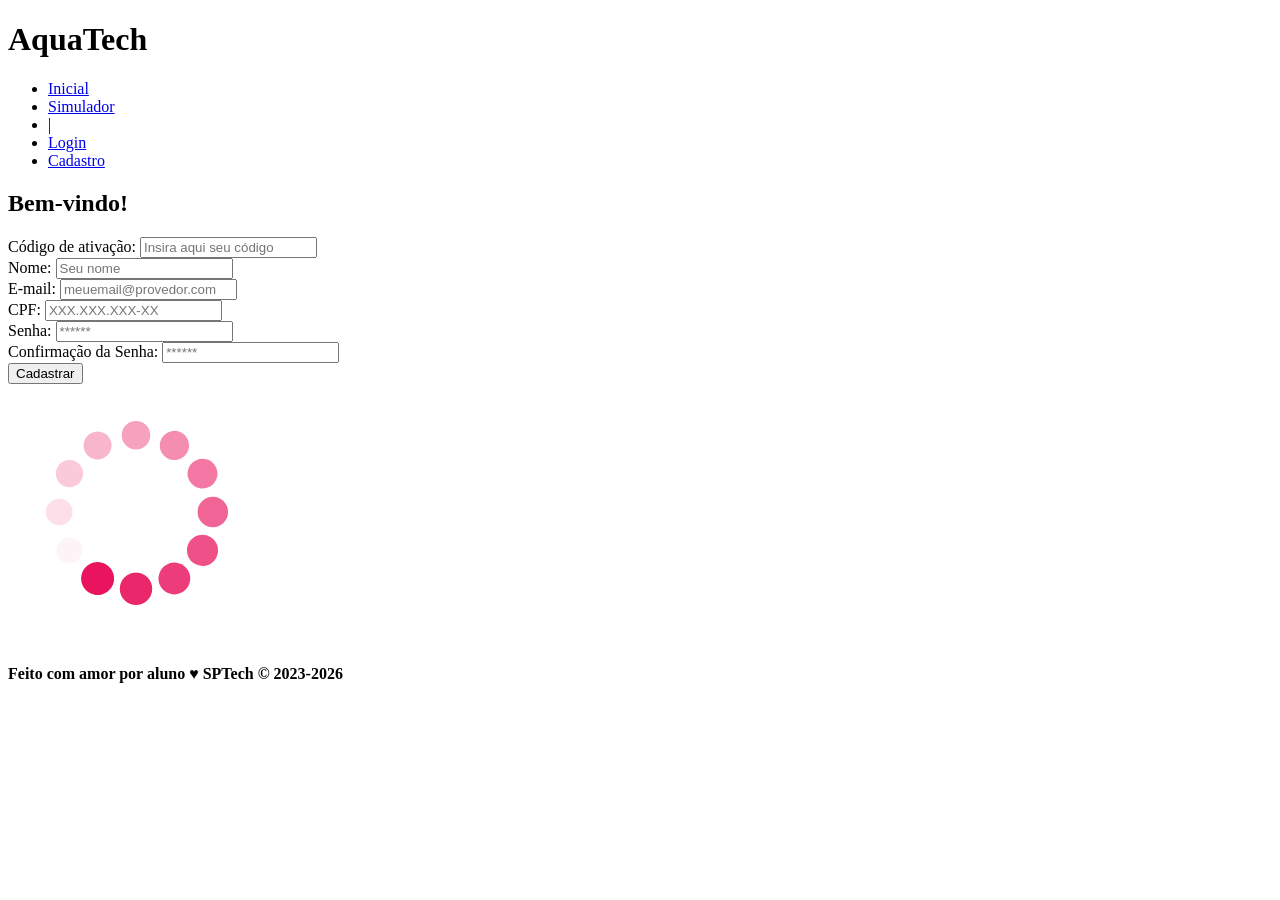
==== public/cadastro.html @ 4291d29d "feat(estrutura): adicionando estrutura do projeto e orientações para o agente de IA" ====
<!DOCTYPE html>
<html lang="pt-br">

<head>
  <meta charset="UTF-8" />
  <meta http-equiv="X-UA-Compatible" content="IE=edge" />
  <meta name="viewport" content="width=device-width, initial-scale=1.0" />

  <title>AquaTech | Cadastro</title>

  <script src="./js/sessao.js"></script>

  <link rel="stylesheet" href="./css/estilo.css" />
  <link rel="icon" href="./assets/icon/favicon2.ico" />
  <link rel="preconnect" href="https://fonts.gstatic.com" />
</head>

<body onload="listar()">
  <!--header inicio-->
  <div class="header">
    <div class="container">
      <h1 class="titulo">AquaTech</h1>
      <ul class="navbar">
        <li>
          <a href="index.html">Inicial</a>
        </li>
        <li>
          <a href="simulador.html">Simulador</a>
        </li>
        <li>|</li>
        <li>
          <a href="login.html">Login</a>
        </li>
        <li class="agora">
          <a href="#">Cadastro</a>
        </li>
      </ul>
    </div>
  </div>
  <!--header fim-->

  <div class="login">
    <div class="alerta_erro">
      <div class="card_erro" id="cardErro">
        <span id="mensagem_erro"></span>
      </div>
    </div>
    <div class="container">
      <div class="card card-cadastro">
        <h2>Bem-vindo!</h2>
        <div class="formulario">
          <!--
                         Para inserir mais um campo, copie uma das inputs abaixo.
                         Assim que inserir vá para o script abaixo.
                     -->
          <div class="campo">
            <span>Código de ativação:</span>
            <input id="codigo_input" type="text" placeholder="Insira aqui seu código" />
          </div>
          <div class="campo">
            <span>Nome:</span>
            <input id="nome_input" type="text" placeholder="Seu nome" />
          </div>
          <div class="campo">
            <span>E-mail:</span>
            <input id="email_input" type="text" placeholder="meuemail@provedor.com" />
          </div>
          <div class="campo">
            <span>CPF:</span>
            <input id="cpf_input" type="text" placeholder="XXX.XXX.XXX-XX" />
          </div>
          <div class="campo">
            <span>Senha:</span>
            <input id="senha_input" type="password" placeholder="******" />
          </div>
          <div class="campo">
            <span>Confirmação da Senha:</span>
            <input id="confirmacao_senha_input" type="password" placeholder="******" />
          </div>
          <button class="botao" onclick="cadastrar()">Cadastrar</button>
        </div>
        <div id="div_aguardar" class="loading-div">
          <img src="./assets/circle-loading.gif" id="loading-gif" />
        </div>

        <div id="div_erros_login"></div>
      </div>
    </div>
  </div>

  <!--footer inicio-->
  <div class="footer">
    <div class="container">
      <h4>Feito com amor por aluno &hearts; SPTech &copy; 2023-2026</h4>
    </div>
  </div>
  <!--footer fim-->
</body>

</html>

<script>

  // Array para armazenar empresas cadastradas para validação de código de ativação 
  let listaEmpresasCadastradas = [];

  function cadastrar() {
    // aguardar();

    //Recupere o valor da nova input pelo nome do id
    // Agora vá para o método fetch logo abaixo
    var nomeVar = nome_input.value;
    var emailVar = email_input.value;
    var cpfVar = cpf_input.value;
    var senhaVar = senha_input.value;
    var confirmacaoSenhaVar = confirmacao_senha_input.value;
    var codigoVar = codigo_input.value;
    var idEmpresaVincular

    // Verificando se há algum campo em branco
    if (
      nomeVar == "" ||
      emailVar == "" ||
      senhaVar == "" ||
      cpfVar == '' ||
      confirmacaoSenhaVar == "" ||
      codigoVar == ""
    ) {
      cardErro.style.display = "block";
      mensagem_erro.innerHTML =
        "(Mensagem de erro para todos os campos em branco)";

      finalizarAguardar();
      return false;
    } else {
      setInterval(sumirMensagem, 5000);
    }

    if (nomeVar.length < 1) {
      cardErro.style.display = 'block';
      mensagem_erro.innerHTML =
        'Nome precisa ser maior que 1 caracter'
      finalizarAguardar();
      return false;
    } else {
      setInterval(sumirMensagem, 5000);
    }

    if (!emailVar.includes('@') || !emailVar.includes('.')) {
      cardErro.style.display = 'block';
      mensagem_erro.innerHTML =
        'Email deve incluir @ e .'
      finalizarAguardar();
      return false;
    } else {
      setInterval(sumirMensagem, 5000);
    }

    if (senhaVar.length < 7) {
      cardErro.style.display = 'block';
      mensagem_erro.innerHTML =
        'Senha precisa ser maior que 6 caracteres'
    }
    if (confirmacaoSenhaVar != senhaVar) {
      cardErro.style.display = 'block';
      mensagem_erro.innerHTML =
        'A senhas não coincidem'
      finalizarAguardar();
      return false;
    } else {
      setInterval(sumirMensagem, 5000);
    }

    if (cpfVar.length != 11) {
      cardErro.style.display = 'block';
      mensagem_erro.innerHTML =
        'CPF precisa ter 11 caracters'
      finalizarAguardar();
      return false;
    } else {
      setInterval(sumirMensagem, 5000);
    }

    // Verificando se o código de ativação é de alguma empresa cadastrada
    for (let i = 0; i < listaEmpresasCadastradas.length; i++) {
      if (listaEmpresasCadastradas[i].codigo_ativacao == codigoVar) {
        idEmpresaVincular = listaEmpresasCadastradas[i].id
        console.log("Código de ativação válido.");
        break;
      } else {
        cardErro.style.display = "block";
        mensagem_erro.innerHTML = "(Mensagem de erro para código inválido)";
        finalizarAguardar();
      }
    }

    // Enviando o valor da nova input
    fetch("/usuarios/cadastrar", {
      method: "POST",
      headers: {
        "Content-Type": "application/json",
      },
      body: JSON.stringify({
        // crie um atributo que recebe o valor recuperado aqui
        // Agora vá para o arquivo routes/usuario.js
        nomeServer: nomeVar,
        emailServer: emailVar,
        senhaServer: senhaVar,
        cpfServer: cpfVar,
        idEmpresaVincularServer: idEmpresaVincular
      }),
    })
      .then(function (resposta) {
        console.log("resposta: ", resposta);

        if (resposta.ok) {
          cardErro.style.display = "block";

          mensagem_erro.innerHTML =
            "Cadastro realizado com sucesso! Redirecionando para tela de Login...";

          setTimeout(() => {
            window.location = "login.html";
          }, "2000");

          limparFormulario();
          finalizarAguardar();
        } else {
          throw "Houve um erro ao tentar realizar o cadastro!";
        }
      })
      .catch(function (resposta) {
        console.log(`#ERRO: ${resposta}`);
        finalizarAguardar();
      });

    return false;
  }

  // Listando empresas cadastradas 
  function listar() {
    fetch("/empresas/listar", {
      method: "GET",
    })
      .then(function (resposta) {
        resposta.json().then((empresas) => {
          empresas.forEach((empresa) => {
            listaEmpresasCadastradas.push(empresa);

            console.log("listaEmpresasCadastradas")
            console.log(listaEmpresasCadastradas[0].codigo_ativacao)
          });
        });
      })
      .catch(function (resposta) {
        console.log(`#ERRO: ${resposta}`);
      });
  }

  function sumirMensagem() {
    cardErro.style.display = "none";
  }
</script>
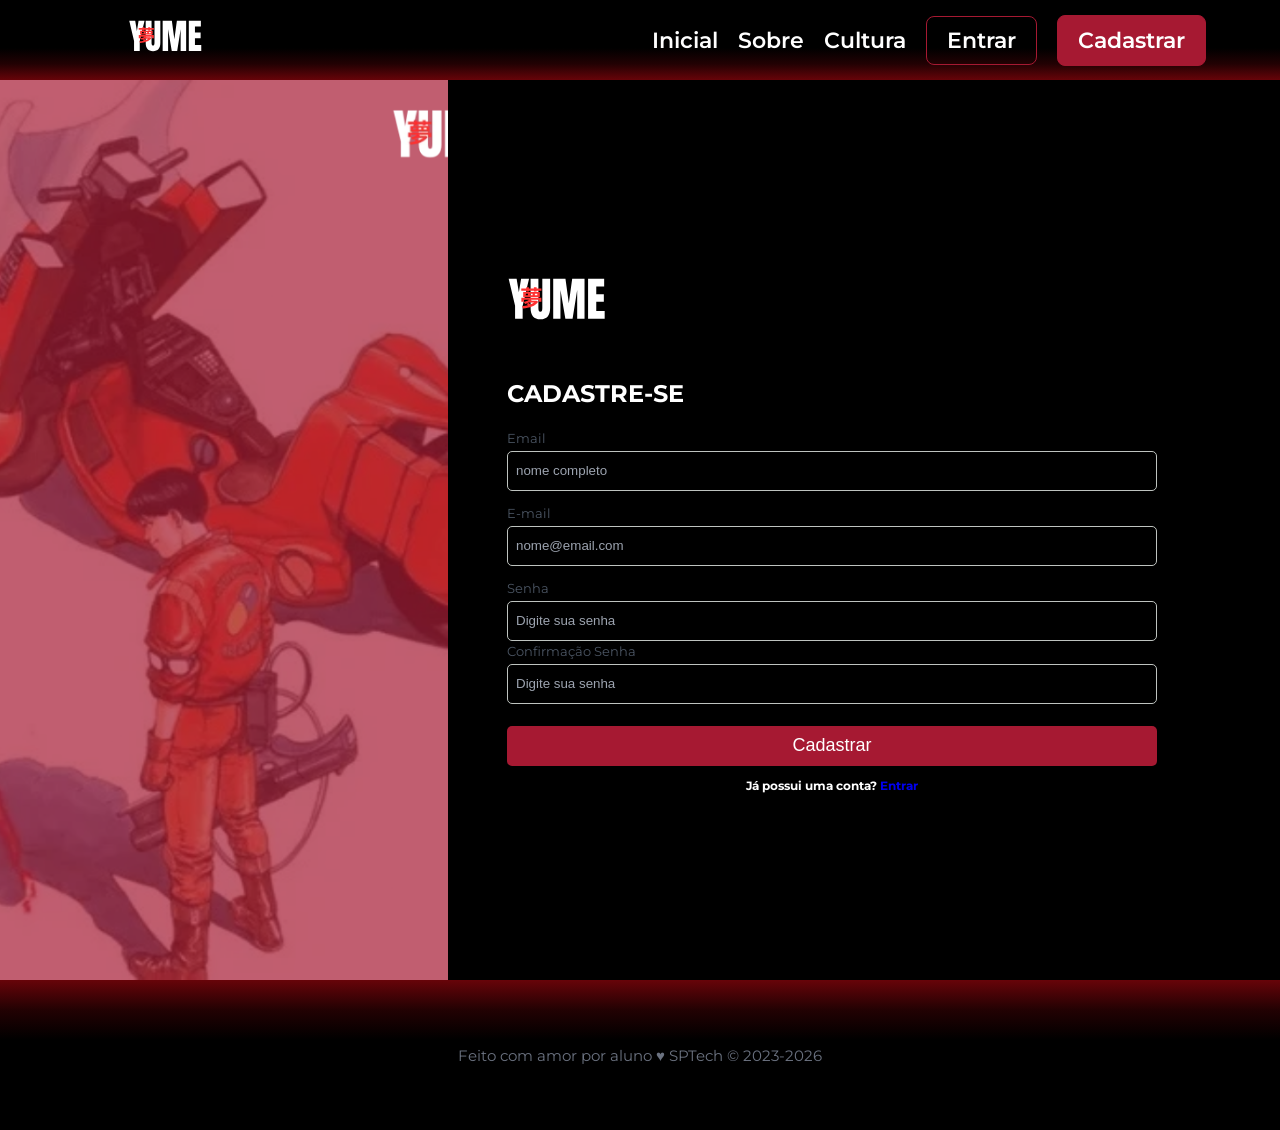
==== commit f0a6d3e4: "feat(novas paginas): adicionando pagina sobre, login e cadastro" ====
--- a/public/cadastro.html
+++ b/public/cadastro.html
@@ -6,12 +6,12 @@
   <meta http-equiv="X-UA-Compatible" content="IE=edge" />
   <meta name="viewport" content="width=device-width, initial-scale=1.0" />
 
-  <title>AquaTech | Cadastro</title>
+  <title>YUME | Cadastro</title>
 
   <script src="./js/sessao.js"></script>
 
-  <link rel="stylesheet" href="./css/estilo.css" />
-  <link rel="icon" href="./assets/icon/favicon2.ico" />
+  <link rel="stylesheet" href="./css/cadastro.css" />
+  <link rel="icon" href="./assets/imgs/logo.svg">
   <link rel="preconnect" href="https://fonts.gstatic.com" />
 </head>
 
@@ -19,71 +19,56 @@
   <!--header inicio-->
   <div class="header">
     <div class="container">
-      <h1 class="titulo">AquaTech</h1>
+      <img src="assets/imgs/logo.svg" width="75px">
       <ul class="navbar">
-        <li>
+        <li class="agora">
           <a href="index.html">Inicial</a>
         </li>
         <li>
-          <a href="simulador.html">Simulador</a>
-        </li>
-        <li>|</li>
-        <li>
-          <a href="login.html">Login</a>
-        </li>
-        <li class="agora">
-          <a href="#">Cadastro</a>
+          <a href="sobre.html">Sobre</a>
+        </li>
+        <li>
+          <a href="cultura.html">Cultura</a>
+        </li>
+        <li>
+          <a class="btn-entrar" href="login.html">Entrar</a>
+        </li>
+        <li>
+          <a class="btn-cadastrar" href="cadastro.html">Cadastrar</a>
         </li>
       </ul>
     </div>
   </div>
   <!--header fim-->
 
-  <div class="login">
-    <div class="alerta_erro">
-      <div class="card_erro" id="cardErro">
-        <span id="mensagem_erro"></span>
-      </div>
-    </div>
-    <div class="container">
-      <div class="card card-cadastro">
-        <h2>Bem-vindo!</h2>
-        <div class="formulario">
-          <!--
-                         Para inserir mais um campo, copie uma das inputs abaixo.
-                         Assim que inserir vá para o script abaixo.
-                     -->
-          <div class="campo">
-            <span>Código de ativação:</span>
-            <input id="codigo_input" type="text" placeholder="Insira aqui seu código" />
-          </div>
-          <div class="campo">
-            <span>Nome:</span>
-            <input id="nome_input" type="text" placeholder="Seu nome" />
-          </div>
-          <div class="campo">
-            <span>E-mail:</span>
-            <input id="email_input" type="text" placeholder="meuemail@provedor.com" />
-          </div>
-          <div class="campo">
-            <span>CPF:</span>
-            <input id="cpf_input" type="text" placeholder="XXX.XXX.XXX-XX" />
-          </div>
-          <div class="campo">
-            <span>Senha:</span>
-            <input id="senha_input" type="password" placeholder="******" />
-          </div>
-          <div class="campo">
-            <span>Confirmação da Senha:</span>
-            <input id="confirmacao_senha_input" type="password" placeholder="******" />
-          </div>
-          <button class="botao" onclick="cadastrar()">Cadastrar</button>
+  <div class="container-login">
+    <div class="div-foto"></div>
+    <div class="div-formulario">
+      <div class="div-campos">
+        <div class="div-titulo">
+          <img src="assets/imgs/logo.svg" width="100px" height="100px" alt="">
+          <h2>CADASTRE-SE</h2>
         </div>
-        <div id="div_aguardar" class="loading-div">
-          <img src="./assets/circle-loading.gif" id="loading-gif" />
-        </div>
-
-        <div id="div_erros_login"></div>
+
+        <label for="ipt_email" class="label-inputs">Email</label><br>
+        <input type="text" id="ipt_email" placeholder="nome completo" class="ipt-info"><br>
+
+        <label for="ipt_email" class="label-inputs">E-mail</label><br>
+        <input type="text" id="ipt_email" placeholder="nome@email.com" class="ipt-info"><br>
+
+        <label for="ipt_senha" class="label-inputs">Senha</label><br>
+        <input type="password" id="ipt_senha" onkeyup="mostrarSenha()" placeholder="Digite sua senha" required
+          class="ipt-info"><br>
+
+        <label for="ipt_senha" class="label-inputs">Confirmação Senha</label><br>
+        <input type="password" id="ipt_senha" onkeyup="mostrarSenha()" placeholder="Digite sua senha" required
+          class="ipt-info"><br>
+        <div id="div_senha"></div>
+
+
+        <button onclick="cadastrar()">Cadastrar</button>
+        <tr></tr>
+        <p class="p-entrar">Já possui uma conta? <a href="login.html">Entrar</a><br>
       </div>
     </div>
   </div>
--- a/public/css/cadastro.css
+++ b/public/css/cadastro.css
@@ -0,0 +1,227 @@
+@import url('https://fonts.googleapis.com/css2?family=Montserrat:ital,wght@0,100..900;1,100..900&display=swap');
+
+body {
+  margin: 0;
+  padding: 0;
+  font-family: "Montserrat", sans-serif;
+  background-color: black;
+  color: white;
+}
+
+:root {
+  --tamanho-header: 80px;
+  --tamanho-banner: calc(100vh - var(--tamanho-header) - var(--tamanho-footer) - 2px);
+  --tamanho-simulador: calc(100vh - var(--tamanho-header) - var(--tamanho-footer) - 2px);
+  --tamanho-login: calc(100vh - var(--tamanho-header) - var(--tamanho-footer) - 2px);
+  --tamanho-footer: 65px;
+}
+
+.container {
+  display: flex;
+  width: 80%;
+  margin: auto;
+}
+
+.header {
+  height: var(--tamanho-header);
+  position: relative;
+  background: linear-gradient(to bottom,
+      transparent 60%,
+      rgba(229, 9, 20, 0.15) 80%,
+      rgba(229, 9, 20, 0.45) 100%);
+}
+
+.header .container {
+  justify-content: space-between;
+  align-items: center;
+  height: 100%;
+}
+
+.header a {
+  text-decoration: none;
+  color: white;
+  font-weight: 600;
+  transition: 0.3s;
+}
+
+.header .btn-entrar {
+  display: inline-block;
+  padding: 10px 20px;
+  border: 1px solid #A61932;
+  border-radius: 8px;
+  background-color: transparent;
+  transition: 0.3s;
+}
+
+.header .btn-entrar:hover {
+  background-color: rgba(112, 32, 68, 0.2);
+  border-color: #A61932;
+}
+
+.header a:hover {
+  color: #A61932;
+}
+
+.header .btn-cadastrar {
+  display: inline-block;
+  padding: 11px 20px;
+  border: 1px solid #A61932;
+  border-radius: 8px;
+  background-color: #A61932;
+  transition: 0.3s;
+}
+
+.header .btn-cadastrar:hover {
+  background-color: #A61932;
+  border-color: #A61932;
+  color: white;
+}
+
+.agora {
+  font-weight: 800;
+}
+
+.navbar {
+  width: 500px;
+  font-size: 22px;
+  display: flex;
+  align-items: center;
+  justify-content: space-between;
+  list-style: none;
+  color: white;
+  gap: 20px;
+}
+h4 {
+    color: #6b7280;
+    font-weight: normal;
+    margin: 0;
+}
+
+p {
+    font-size: 14px;
+    font-weight: bold;
+}
+
+
+
+.div-titulo {
+  margin-bottom: 10px;
+}
+.div-formulario {
+    width: 60%;
+    display: flex;
+    justify-content: center;
+    align-items: center;
+}
+
+.div-campos {
+    margin: 0;
+}
+
+.ipt-info {
+    width: 650px;
+    height: 40px;
+    margin-top: 4px;
+    margin-bottom: 12px;
+    padding: 8px;
+    box-sizing: border-box;
+    border: solid 1px #BEC3BF;
+    border-radius: 5px;
+}
+
+.ipt-info::placeholder {
+    color: #9ca3af;
+}
+
+
+#ipt_senha {
+    margin-bottom: 0;
+}
+
+.label-inputs {
+    color: #4b5563;
+    font-size: small;
+}
+
+small {
+    color: #6b7280;
+    font-size: x-small;
+}
+
+#div_senha {
+    font-size: 12px;
+    margin-bottom: 12px;
+    margin-top: 4px;
+}
+
+#div_camposNull {
+    font-size: 12px;
+}
+
+button {
+    background-color: #A61932;
+    color: white;
+    font-size: 18px;
+    border: none;
+    border-radius: 5px;
+    width: 650px;
+    height: 40px;
+    margin-top: 10px;
+    cursor: pointer;
+}
+
+.p-entrar {
+    text-align: center;
+    font-size: 12px;
+}
+
+a {
+    text-decoration: none;
+    font-weight: bold;
+}
+
+input {
+  background-color: black;
+}
+
+#esqueceu_senha {
+    font-size: 12px;
+}
+
+.container-login {
+    display: flex;
+    width: 100%;
+    min-height: 100vh;
+}
+
+.div-foto {
+    width: 35%;
+    min-height: 100vh;
+    background-image: url('../assets/imgs/login.png');
+    background-size: cover;
+    background-position: center;
+    background-repeat: no-repeat;
+}
+.footer {
+  height: 150px;
+  color: #fff;
+  display: flex;
+  font-size: 15px;
+
+  background: linear-gradient(to bottom,
+      rgba(229, 9, 20, 0.45) 0%,
+      rgba(229, 9, 20, 0.15) 20%,
+      transparent 40%);
+}
+
+.footer .container {
+  display: flex;
+  align-items: center;
+  gap: 30px;
+  justify-content: center;
+  text-align: center;
+}
+
+.footer .container .version {
+  font-size: 12px;
+}
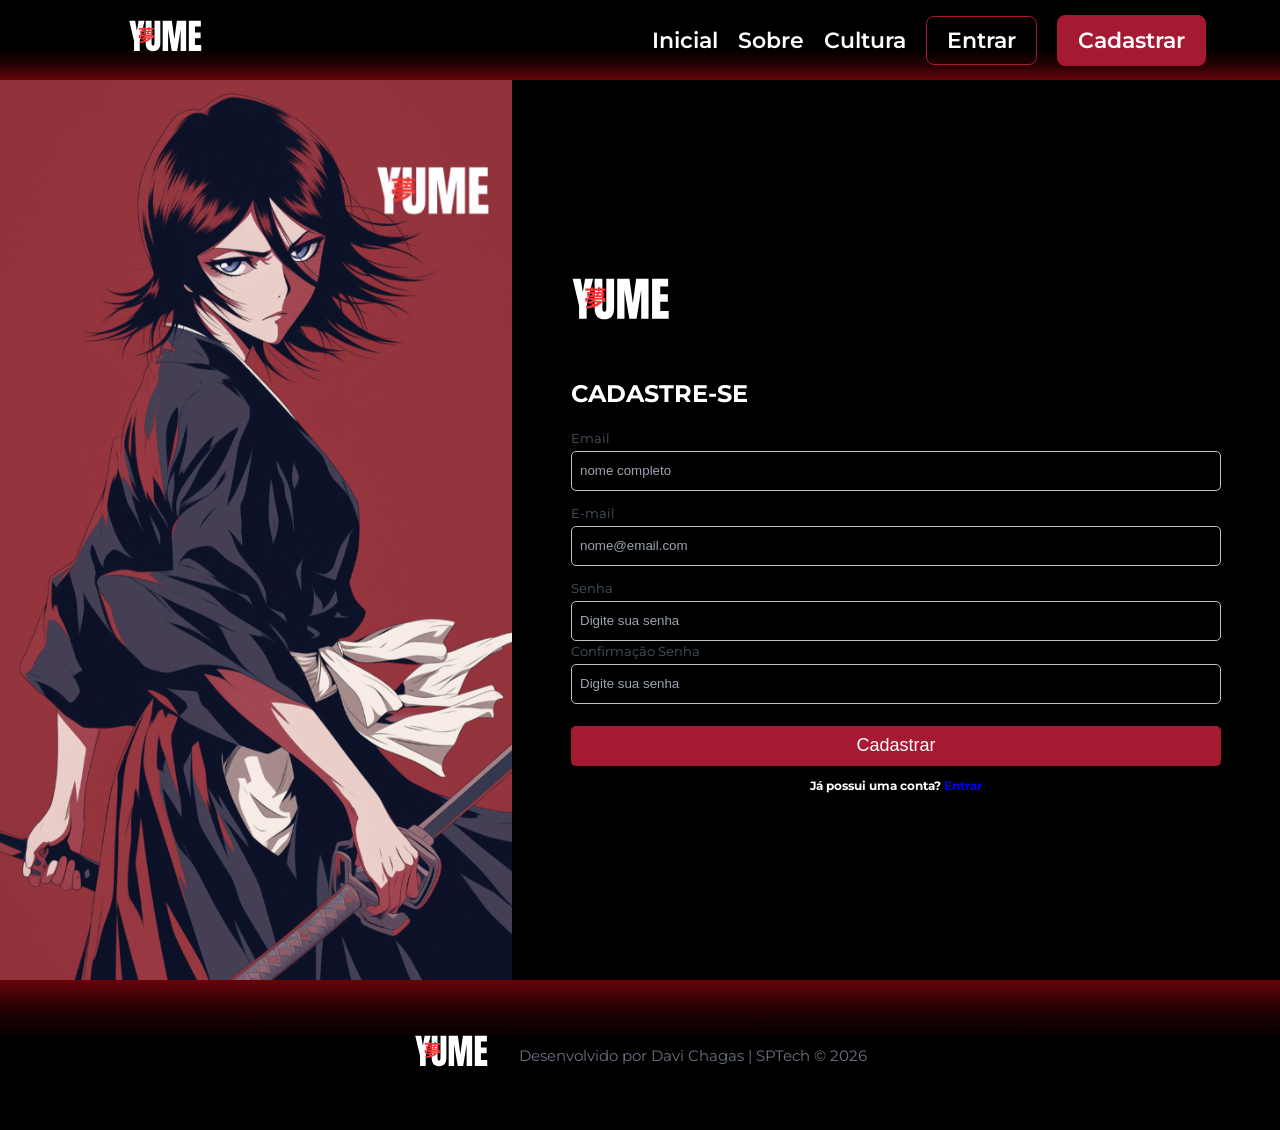
==== commit 3a904c64: "style(img): alterando imagem login/cadastro e alterando a cor do scroll para vermelho" ====
--- a/public/cadastro.html
+++ b/public/cadastro.html
@@ -76,10 +76,11 @@
   <!--footer inicio-->
   <div class="footer">
     <div class="container">
-      <h4>Feito com amor por aluno &hearts; SPTech &copy; 2023-2026</h4>
-    </div>
-  </div>
-  <!--footer fim-->
+      <img src="assets/imgs/logo.svg" width="75px">
+      <h4>Desenvolvido por Davi Chagas | SPTech &copy; 2026</h4>
+    </div>
+    </div>
+    <!--footer fim-->
 </body>
 
 </html>
--- a/public/css/cadastro.css
+++ b/public/css/cadastro.css
@@ -101,8 +101,6 @@
     font-size: 14px;
     font-weight: bold;
 }
-
-
 
 .div-titulo {
   margin-bottom: 10px;
@@ -195,11 +193,11 @@
 }
 
 .div-foto {
-    width: 35%;
+    width: 40%;
     min-height: 100vh;
     background-image: url('../assets/imgs/login.png');
     background-size: cover;
-    background-position: center;
+    background-position: center top;
     background-repeat: no-repeat;
 }
 .footer {
@@ -224,4 +222,26 @@
 
 .footer .container .version {
   font-size: 12px;
-}+}
+
+
+/* Largura da barra de rolagem */
+::-webkit-scrollbar {
+    width: 10px;
+}
+
+/* Fundo da barra */
+::-webkit-scrollbar-track {
+    background-color: #111111;
+}
+
+/* Parte que você arrasta */
+::-webkit-scrollbar-thumb {
+    background-color: #a52a4a;
+    border-radius: 10px;
+}
+
+/* Cor ao passar o mouse */
+::-webkit-scrollbar-thumb:hover {
+    background-color: #a52a4a;
+}
